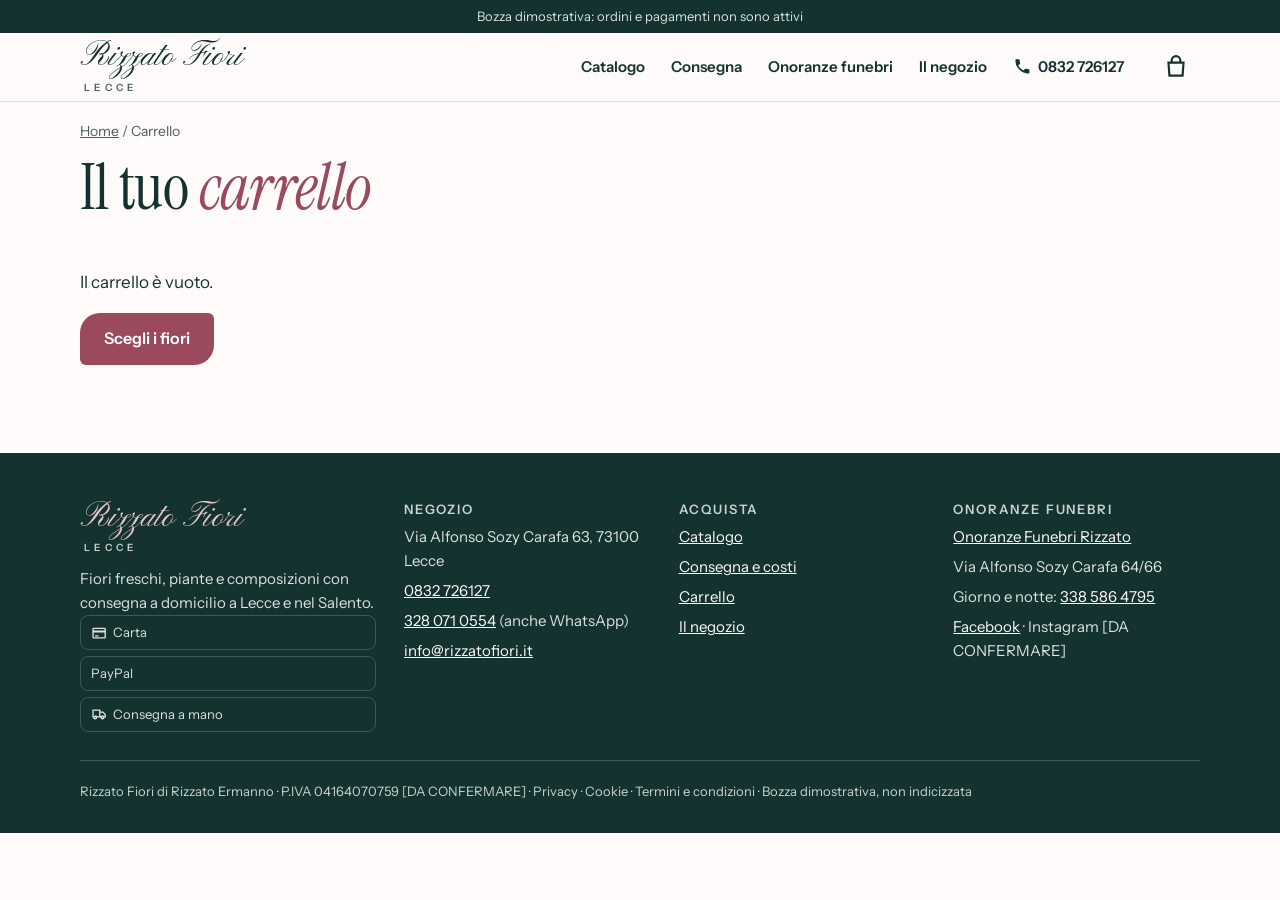
==== carrello.html @ f0e094ab "Sito in stile negozio: catalogo con filtri, scheda prodotto, carrello, consegna, onoranze, negozio; " ====
<!doctype html>
<html lang="it"><head>
<meta charset="utf-8"><meta name="viewport" content="width=device-width,initial-scale=1">
<title>Carrello | Rizzato Fiori, Lecce</title>
<meta name="description" content="Il tuo ordine da Rizzato Fiori: consegna a Lecce e nel Salento.">
<meta name="robots" content="noindex,nofollow">
<meta name="theme-color" content="#FFFBFA">
<link rel="canonical" href="https://fraspin02.github.io/rizzato-fiori-bozza/carrello.html">
<meta property="og:type" content="website"><meta property="og:locale" content="it_IT"><meta property="og:site_name" content="Rizzato Fiori">
<meta property="og:title" content="Carrello | Rizzato Fiori, Lecce"><meta property="og:description" content="Il tuo ordine da Rizzato Fiori: consegna a Lecce e nel Salento.">
<meta property="og:url" content="https://fraspin02.github.io/rizzato-fiori-bozza/carrello.html"><meta property="og:image" content="https://fraspin02.github.io/rizzato-fiori-bozza/img/anteprima.jpg"><meta property="og:image:width" content="1200"><meta property="og:image:height" content="630">
<link rel="icon" href="favicon.svg" type="image/svg+xml">
<link rel="preload" href="fonts/instrument-serif.woff2" as="font" type="font/woff2" crossorigin><link rel="preload" href="fonts/instrument-serif-italic.woff2" as="font" type="font/woff2" crossorigin><link rel="preload" href="fonts/pinyon-script.woff2" as="font" type="font/woff2" crossorigin>
<style>@font-face{font-family:"Instrument Serif";src:url(fonts/instrument-serif.woff2) format("woff2");font-display:swap}
@font-face{font-family:"Instrument Serif";font-style:italic;src:url(fonts/instrument-serif-italic.woff2) format("woff2");font-display:swap}
@font-face{font-family:"Pinyon Script";src:url(fonts/pinyon-script.woff2) format("woff2");font-display:swap}
@font-face{font-family:"Instrument Sans";src:url(fonts/instrument-sans.woff2) format("woff2");font-weight:400 700;font-display:swap}
:root{
  --latte:#FFFBFA;--velina:#F6EAEA;--pietra:#E9DFD0;--stelo:#14322F;--stelo-2:#4C5F5B;
  --rosa-antico:#9A4A5C;--rosa-antico-scuro:#7A3647;--rosa:#E8C4CC;--wa:#13703B;
  --serif:"Instrument Serif",Georgia,"Times New Roman",serif;
  --sans:"Instrument Sans",system-ui,-apple-system,"Segoe UI",Roboto,sans-serif;
  --p:clamp(56px,14vw,150px);--p-s:clamp(28px,7vw,60px);
  --gutter:clamp(16px,4.5vw,40px);--max:1200px;
}
*,*::before,*::after{box-sizing:border-box}
html{-webkit-text-size-adjust:100%;scroll-behavior:smooth;scroll-padding-top:84px}
body{margin:0;background:var(--latte);color:var(--stelo);font:400 1.0625rem/1.6 var(--sans)}
img{display:block;max-width:100%;height:auto}
a{color:inherit}
h1,h2,h3{font-family:var(--serif);font-weight:400;line-height:1.05;margin:0;letter-spacing:-.01em;text-wrap:balance}
h1 em,h2 em{color:var(--rosa-antico)}
p{margin:0}
.wrap{max-width:var(--max);margin:0 auto;padding:0 var(--gutter)}
.salta{position:absolute;left:-9999px}.salta:focus{left:12px;top:12px;z-index:99;background:var(--stelo);color:#fff;padding:10px 14px}
:focus-visible{outline:3px solid var(--rosa-antico);outline-offset:3px}
.occhiello{font:600 .8125rem/1.3 var(--sans);letter-spacing:.14em;text-transform:uppercase;color:var(--stelo-2)}
.icona{width:1.25em;height:1.25em;flex:none;fill:currentColor}

/* testata */
.testata{position:sticky;top:0;z-index:20;background:rgba(255,251,250,.96);border-bottom:1px solid #EADCDC}
.testata .wrap{display:grid;grid-template-columns:48px 1fr 48px;align-items:center;min-height:68px}
.marchio{justify-self:center;text-decoration:none;text-align:center;line-height:1}
.marchio b{display:block;font:400 2.125rem/1.05 "Pinyon Script",var(--serif);color:var(--stelo);white-space:nowrap}
.marchio b i{font-style:normal}
.marchio small{display:block;margin-top:7px;font:600 .625rem/1 var(--sans);letter-spacing:.42em;padding-left:.42em;color:var(--stelo-2)}
.carrello-testata{justify-self:end;position:relative;display:grid;place-items:center;width:48px;height:48px;color:var(--stelo);text-decoration:none}
.carrello-testata .icona{width:26px;height:26px}
.conta{position:absolute;top:4px;right:2px;min-width:20px;height:20px;padding:0 5px;border-radius:10px;background:var(--rosa-antico);color:#fff;font:600 .75rem/20px var(--sans);text-align:center}
.avviso-bozza{margin:0;background:var(--stelo);color:#DCE3E0;font-size:.8125rem;text-align:center;padding:6px 12px}
.tel-ampio{display:inline-flex;align-items:center;gap:6px}
.nav-ampia a[aria-current]{color:var(--rosa-antico)}
.menu{justify-self:start}
.menu summary{list-style:none;cursor:pointer;width:48px;height:48px;display:grid;place-items:center}
.menu summary::-webkit-details-marker{display:none}
.menu summary span{display:block;width:24px;height:2px;background:var(--stelo);box-shadow:0 -7px 0 var(--stelo),0 7px 0 var(--stelo)}
.menu[open] summary span{background:transparent;box-shadow:none}
.menu[open] summary span::before,.menu[open] summary span::after{content:"";display:block;width:24px;height:2px;background:var(--stelo);transform:rotate(45deg)}
.menu[open] summary span::after{transform:translateY(-2px) rotate(-45deg)}
.menu nav{position:fixed;left:0;right:0;top:100px;bottom:0;background:var(--latte);padding:24px var(--gutter);display:flex;flex-direction:column;gap:4px;overflow:auto}
.menu nav a{font:400 2.25rem/1.2 var(--serif);text-decoration:none;padding:8px 0;border-bottom:1px solid #EADCDC}
.menu nav a.btn{margin-top:14px;font:600 1rem/1 var(--sans)}
.menu nav a.btn-wa{border:0}
.nav-ampia{display:none}

/* pulsanti */
.btn{display:inline-flex;align-items:center;justify-content:center;gap:10px;min-height:52px;padding:0 22px;border-radius:20px 6px 20px 6px;font:600 1rem/1.1 var(--sans);text-decoration:none;border:2px solid transparent;transition:background-color .2s,color .2s,transform .2s}
.btn:active{transform:translateY(1px)}
.btn-wa{background:var(--wa);color:#fff}
.btn-wa:hover{background:#0c5c2f}
.btn-pieno{background:var(--rosa-antico);color:#fff}
.btn-pieno:hover{background:var(--rosa-antico-scuro)}
.btn-vuoto{border-color:var(--stelo);color:var(--stelo);background:transparent}
.btn-vuoto:hover{background:var(--stelo);color:var(--latte)}
.azioni{display:flex;flex-wrap:wrap;gap:12px}
.azioni .btn{flex:1 1 220px}

/* hero */
.hero{padding:14px 0 8px}
.hero .wrap{display:grid;gap:18px}
.hero h1{font-size:clamp(2.6rem,10.5vw,5.25rem);margin:8px 0 14px}
.hero h1 em{display:block}
.hero .sotto{font-size:1.125rem;max-width:34em;color:var(--stelo-2);margin-bottom:24px}
.fiducia{display:flex;flex-wrap:wrap;gap:8px 18px;margin-top:20px;font-size:.9375rem;color:var(--stelo-2)}
.fiducia span{display:inline-flex;align-items:center;gap:6px}
.fiducia .stelle{color:var(--rosa-antico);font-weight:600}
.foto-hero{position:relative;order:-1}
.foto-hero img{width:100%;aspect-ratio:5/4;object-fit:cover;object-position:50% 35%;border-radius:var(--p) 14px var(--p) 14px}
.foto-hero figcaption{position:absolute;right:12px;bottom:12px;background:rgba(20,50,47,.86);color:var(--latte);font-size:.8125rem;padding:6px 12px;border-radius:12px 3px 12px 3px}

/* sezioni */
.sez{padding:64px 0}
.sez-testa{display:grid;gap:12px;margin-bottom:28px;max-width:40em}
.sez-testa h2{font-size:clamp(2.25rem,8vw,3.75rem)}
.sez-testa p{color:var(--stelo-2)}
.velina{background:var(--velina)}

/* occasioni */
.occasioni{display:grid;grid-template-columns:1fr 1fr;gap:20px 14px;list-style:none;margin:0;padding:0}
.occasioni a{display:block;text-decoration:none}
.occasioni img{width:100%;aspect-ratio:4/5;object-fit:cover;border-radius:var(--p-s) 8px var(--p-s) 8px;transition:transform .35s}
.occasioni a:hover img{transform:scale(1.02)}
.occasioni h3{font-size:1.75rem;margin:10px 0 2px}
.occasioni p{font-size:.9375rem;color:var(--stelo-2);line-height:1.4}
.cordoglio-ingresso{margin-top:28px;display:grid;grid-template-columns:96px 1fr;gap:16px;align-items:center;padding:16px;background:var(--stelo);color:var(--latte);border-radius:28px 6px 28px 6px;text-decoration:none}
.cordoglio-ingresso img{width:96px;height:120px;object-fit:cover;border-radius:20px 4px 20px 4px}
.cordoglio-ingresso h3{font-size:1.75rem}
.cordoglio-ingresso p{color:#C9D3CF;font-size:.9375rem;line-height:1.4;margin-top:4px}
.cordoglio-ingresso u{text-decoration:none;color:var(--pietra);font-weight:600;display:inline-block;margin-top:6px}

/* prodotti */
.prodotti{display:grid;grid-template-columns:repeat(2,minmax(0,1fr));gap:28px 14px;list-style:none;margin:0;padding:0}
.prodotto{display:flex;flex-direction:column}
.prodotto .foto{position:relative;margin-bottom:12px}
.prodotto img{width:100%;aspect-ratio:31/40;object-fit:cover;background:#fff;border-radius:var(--p-s) 8px var(--p-s) 8px}
.prodotto.serie img{object-fit:contain;padding:6%;border:1px solid #EADCDC}
.nastro{position:absolute;left:-6px;bottom:14px;background:var(--rosa-antico);color:#fff;font:600 .9375rem/1 var(--sans);padding:8px 22px 8px 12px;clip-path:polygon(0 0,100% 0,calc(100% - 10px) 50%,100% 100%,0 100%)}
.nastro small{font-weight:400;font-size:.75rem;margin-right:3px}
.prodotto h3{font:600 1rem/1.3 var(--sans);letter-spacing:0}
.prodotto h3 a{text-decoration:none}
.prodotto h3 a:hover{color:var(--rosa-antico)}
.prodotto .foto{display:block}
.card-azioni{display:grid;grid-template-columns:minmax(0,1fr);gap:8px;margin-top:12px}
.card-azioni .btn-vuoto{display:none}
.card-azioni .btn{margin-top:0;min-height:44px;padding:0 8px}
.prodotto.sobrio .prezzo-sobrio{color:var(--stelo-2);font-size:.9375rem;margin-top:4px}
.prodotto .btn{min-height:44px;font-size:.875rem;padding:0 12px;width:100%;margin-top:12px}
.prodotto .spazio{flex:1}
.altro{margin-top:36px}

/* consegna */
.consegna{display:grid;gap:32px}
.passi{list-style:none;margin:0;padding:0;display:grid;gap:22px;counter-reset:p}
.passi li{display:grid;grid-template-columns:56px 1fr;gap:4px 14px;counter-increment:p}
.passi li::before{content:counter(p);grid-row:span 2;font:italic 400 3.5rem/.9 var(--serif);color:var(--rosa-antico)}
.passi h3{font:600 1.125rem/1.3 var(--sans)}
.passi p{color:var(--stelo-2)}
.nota{margin-top:24px;padding:16px 18px;border-left:3px solid var(--rosa-antico);background:var(--latte);font-size:.9375rem;border-radius:0 14px 14px 0}
.consegna figure{margin:0}
.consegna figure img{width:100%;aspect-ratio:3/2;object-fit:cover;border-radius:14px var(--p-s) 14px var(--p-s)}
.consegna figcaption{font-size:.875rem;color:var(--stelo-2);margin-top:8px}

/* onoranze: sobrio */
.onoranze{background:var(--stelo);color:var(--latte)}
.onoranze .occhiello{color:#C9D3CF}
.onoranze .sez-testa p{color:#DCE3E0}
.onoranze-griglia{display:grid;gap:28px}
.recapito{padding:24px;border:1px solid #3c5955;border-radius:28px 6px 28px 6px}
.recapito p{color:#C9D3CF}
.recapito .numero{display:block;margin:6px 0 4px;font:400 clamp(2.25rem,9vw,3rem)/1.1 var(--serif);color:var(--latte);text-decoration:none}
.btn-pietra{background:var(--pietra);color:var(--stelo);margin-top:18px;width:100%}
.btn-pietra:hover{background:#fff}
.onoranze blockquote{margin:0;font:italic 400 1.5rem/1.35 var(--serif);color:var(--latte)}
.onoranze cite{display:block;margin-top:10px;font:400 .875rem/1.4 var(--sans);font-style:normal;color:#C9D3CF}
.link-chiaro{color:var(--pietra);font-weight:600}

/* recensioni */
.voto{display:flex;align-items:baseline;gap:10px;margin-bottom:24px}
.voto b{font:400 4rem/1 var(--serif);color:var(--rosa-antico)}
.recensioni{list-style:none;margin:0;padding:0;display:grid;gap:16px}
.recensioni li{background:var(--latte);padding:22px;border-radius:24px 6px 24px 6px}
.recensioni q{display:block;font:italic 400 1.375rem/1.35 var(--serif);quotes:"“" "”"}
.recensioni span{display:block;margin-top:10px;font-size:.875rem;color:var(--stelo-2)}

/* dove */
.dove{display:grid;gap:28px}
.dove img{width:100%;border-radius:14px var(--p-s) 14px var(--p-s)}
.orari{width:100%;border-collapse:collapse;margin:18px 0 22px;font-size:.9375rem}
.orari th,.orari td{text-align:left;padding:9px 0;border-bottom:1px solid #E6DADA;font-weight:400;vertical-align:top}
.orari th{width:44%;font-weight:600}
.indirizzo{font:400 1.75rem/1.2 var(--serif)}

/* piede */
.piede{background:var(--stelo);color:#DCE3E0;padding:48px 0 32px;font-size:.9375rem}
.piede .wrap{display:grid;gap:28px}
.piede .marchio{justify-self:start;text-align:left}
.piede .marchio b{color:var(--rosa)}.piede .marchio b i{color:var(--rosa)}.piede .marchio small{color:#C9D3CF}
.piede h2{font:600 .8125rem/1.3 var(--sans);letter-spacing:.14em;text-transform:uppercase;color:#C9D3CF;margin-bottom:8px}
.piede a{color:var(--latte)}
.piede ul{list-style:none;margin:0;padding:0;display:grid;gap:6px}
.piede .legale{border-top:1px solid #3c5955;padding-top:20px;font-size:.8125rem;color:#C9D3CF}

/* vantaggi */
.vantaggi{list-style:none;margin:20px 0 0;padding:16px 0;display:grid;gap:12px;border-top:1px solid #EADCDC;border-bottom:1px solid #EADCDC}
.vantaggi li{display:flex;gap:12px;align-items:center;font-size:.9375rem;color:var(--stelo-2)}
.vantaggi .icona{width:28px;height:28px;color:var(--rosa-antico)}
.vantaggi b{display:block;color:var(--stelo)}
.sez-testa.riga{max-width:none}
.link-freccia{font-weight:600;color:var(--rosa-antico)}
.briciole{font-size:.875rem;color:var(--stelo-2);padding:18px 0 4px}
.briciole a{color:var(--stelo-2)}
.briciole.chiara,.briciole.chiara a{color:#C9D3CF}
.titolo-pagina{font-size:clamp(2.5rem,9vw,4rem);margin:8px 0 24px}

/* catalogo */
.cat-testa{padding:32px 0 8px}
.cat-testa h1{font-size:clamp(2.75rem,10vw,4.5rem);margin:10px 0 14px}
.cat-testa p{color:var(--stelo-2);max-width:38em}
.barra-cat{position:sticky;top:68px;z-index:10;background:rgba(255,251,250,.97);border-bottom:1px solid #EADCDC}
.barra-cat .wrap{display:grid;grid-template-columns:minmax(0,1fr);gap:8px;padding-top:10px;padding-bottom:10px}
.chips{min-width:0;display:flex;gap:8px;overflow-x:auto;scrollbar-width:none;margin:0 calc(var(--gutter)*-1);padding:2px var(--gutter)}
.chip{flex:none;min-height:44px;padding:0 16px;border:1.5px solid #DDC2C8;border-radius:16px 4px 16px 4px;background:transparent;color:var(--stelo);font:600 .9375rem/1 var(--sans);cursor:pointer;white-space:nowrap}
.chip[aria-pressed=true]{background:var(--stelo);border-color:var(--stelo);color:var(--latte)}
.ordina{display:flex;justify-content:space-between;align-items:center;font-size:.875rem;color:var(--stelo-2)}
.ordina select{margin-left:6px;min-height:40px;border:1px solid #DDC2C8;border-radius:10px;background:var(--latte);color:var(--stelo);font:inherit;padding:0 8px}
.nota-cordoglio{margin-top:28px;padding:16px 18px;background:var(--stelo);color:var(--latte);border-radius:14px}
.nota-cordoglio a{color:var(--pietra)}
.gruppo{padding:28px 0 8px}
.gruppo .sez-testa{margin-bottom:22px}
.gruppo .sez-testa h2{font-size:clamp(2rem,7vw,3rem)}
.gruppo-cordoglio{background:var(--stelo);color:var(--latte);margin-top:44px;padding-bottom:48px}
.gruppo-cordoglio .sez-testa p{color:#DCE3E0}
.gruppo-cordoglio .prodotto h3{color:var(--latte)}
.gruppo-cordoglio .prezzo-sobrio{color:#C9D3CF;font-size:.9375rem;margin-top:4px}
.gruppo-cordoglio .prodotto.serie img{border-color:#3c5955}
.chiusura{padding:56px 0 64px}
.chiusura .box{background:var(--velina);padding:28px;border-radius:var(--p-s) 8px var(--p-s) 8px;display:grid;gap:16px}
.chiusura h2{font-size:clamp(2rem,7vw,3rem)}

/* scheda */
.scheda{display:grid;gap:24px;padding:8px 0 40px}
.scheda-foto{position:relative;margin:0;width:100%;max-width:480px;justify-self:center}
.scheda-foto img{width:100%;aspect-ratio:31/40;object-fit:cover;background:#fff;border-radius:var(--p) 14px var(--p) 14px}
.scheda-foto.serie img{object-fit:contain;padding:8%;border:1px solid #EADCDC}
.scheda-foto .nastro{bottom:28px;font-size:1.125rem;padding:10px 26px 10px 14px}
.scheda-info h1{font-size:clamp(2.25rem,8vw,3.5rem);margin:6px 0 10px}
.scheda-prezzo{display:flex;align-items:baseline;gap:10px;font:400 2rem/1 var(--serif);color:var(--rosa-antico)}
.scheda-prezzo small{font:400 .8125rem/1 var(--sans);color:var(--stelo-2)}
.scheda-desc{margin:16px 0 8px;color:var(--stelo-2);display:grid;gap:6px}
.scheda-form{display:grid;gap:18px;margin-top:18px}
.misure{border:0;padding:0;margin:0;display:flex;flex-wrap:wrap;gap:10px}
.misure legend,.campo label,.fascia-oraria legend{font-weight:600;font-size:.9375rem;margin-bottom:8px;padding:0}
.campo label span{font-weight:400;color:var(--stelo-2)}
.misura{position:relative;cursor:pointer}
.misura input{position:absolute;opacity:0}
.misura span{display:grid;gap:2px;min-width:132px;padding:12px 16px;border:1.5px solid #DDC2C8;border-radius:18px 5px 18px 5px;font-size:.9375rem}
.misura input:checked+span{border-color:var(--rosa-antico);box-shadow:inset 0 0 0 1px var(--rosa-antico);background:var(--velina)}
.misura input:focus-visible+span{outline:3px solid var(--rosa-antico);outline-offset:2px}
.campo{display:grid}
.campo-riga{display:grid;gap:18px}
.campo input,.campo select,.campo textarea{width:100%;min-height:48px;padding:10px 12px;border:1.5px solid #DDC2C8;border-radius:12px;background:#fff;color:var(--stelo);font:inherit}
.campo small{margin-top:6px;color:var(--stelo-2);font-size:.8125rem}
.qta{display:inline-grid;grid-template-columns:48px 64px 48px;border:1.5px solid #DDC2C8;border-radius:12px;overflow:hidden;width:max-content}
.qta button{border:0;background:var(--velina);color:var(--stelo);font-size:1.25rem;cursor:pointer;min-height:46px}
.campo .qta input{border:0;border-radius:0;text-align:center;min-height:46px;padding:0}
.qta.piccola{grid-template-columns:40px 40px 40px;margin-top:8px}
.qta.piccola span{display:grid;place-items:center;font-weight:600}
.scheda-azioni{display:grid;gap:10px}
.btn-scuro{background:var(--stelo);color:var(--latte)}
.garanzie{list-style:none;margin:22px 0 0;padding:0;display:grid;gap:10px;font-size:.9375rem;color:var(--stelo-2)}
.garanzie li{display:flex;gap:10px;align-items:flex-start}
.garanzie .icona{color:var(--rosa-antico);margin-top:2px}
.garanzie.piccole{font-size:.875rem;margin-top:16px}
.info{margin-top:20px;border-top:1px solid #EADCDC;padding-top:14px}
.info summary{cursor:pointer;font-weight:600;min-height:44px;display:flex;align-items:center}
.info p{color:var(--stelo-2);font-size:.9375rem}
.correlati{padding:24px 0 64px;border-top:1px solid #EADCDC}
.correlati h2{font-size:clamp(1.75rem,6vw,2.5rem);margin-bottom:22px}
.scheda-sobria .scheda-prezzo{color:var(--stelo);font-size:1.5rem}

/* carrello */
.carrello{display:grid;gap:28px;padding-bottom:64px}
.righe{list-style:none;margin:0;padding:0;display:grid;gap:14px}
.riga{display:grid;grid-template-columns:72px 1fr auto;gap:14px;align-items:start;padding:14px;background:#fff;border:1px solid #EADCDC;border-radius:20px 6px 20px 6px}
.riga img{width:72px;height:93px;object-fit:cover;border-radius:14px 4px 14px 4px}
.riga h3{font:600 1rem/1.3 var(--sans)}
.riga h3 a{text-decoration:none}
.riga p{font-size:.875rem;color:var(--stelo-2)}
.riga-prezzo{display:grid;justify-items:end;gap:6px}
.togli{border:0;background:none;color:var(--stelo-2);text-decoration:underline;cursor:pointer;font:inherit;font-size:.8125rem;min-height:32px}
.vuoto{display:grid;gap:16px;justify-items:start;padding:24px 0}
.consegna-form{display:grid;gap:18px;margin-top:28px}
.consegna-form h2{font-size:1.75rem;margin-top:8px}
.fascia-oraria{border:0;padding:0;margin:0;display:flex;flex-wrap:wrap;gap:8px 18px}
.fascia-oraria legend{width:100%}
.fascia-oraria label{display:flex;align-items:center;gap:8px;min-height:44px}
.riepilogo{align-self:start;padding:22px;background:var(--velina);border-radius:var(--p-s) 8px var(--p-s) 8px;display:grid;gap:12px}
.riepilogo h2{font-size:1.75rem}
.riepilogo dl{display:grid;grid-template-columns:1fr auto;gap:8px;margin:0 0 6px}
.riepilogo dd{margin:0;text-align:right}
.riepilogo .tot{font-weight:600;font-size:1.125rem;border-top:1px solid #DDC2C8;padding-top:10px}
.nota-bozza{font-size:.875rem;background:#fff;padding:10px 12px;border-radius:10px}

/* consegna, onoranze, negozio */
.cerca{display:grid;gap:6px;max-width:420px;margin-bottom:16px}
.cerca label{font-weight:600}
.cerca input{min-height:48px;padding:10px 14px;border:1.5px solid #DDC2C8;border-radius:12px;font:inherit;background:#fff;color:var(--stelo)}
.tabella-scorre{max-height:460px;overflow:auto;background:#fff;border-radius:16px;border:1px solid #EADCDC}
.tabella-loc{width:100%;border-collapse:collapse;font-size:.9375rem}
.tabella-loc th,.tabella-loc td{text-align:left;padding:10px 14px;border-bottom:1px solid #F0E6E6;font-weight:400}
.tabella-loc thead th{position:sticky;top:0;background:var(--stelo);color:var(--latte);font-weight:600}
.tabella-loc td:last-child{text-align:right;font-weight:600}
.buono{list-style:none;margin:0;padding:0;display:grid;gap:14px}
.buono li{padding:20px;border:1px solid #EADCDC;border-radius:24px 6px 24px 6px}
.buono h3{font-size:1.5rem;margin-bottom:6px}
.buono p{color:var(--stelo-2)}
.onoranze-testa{padding:8px 0 56px}
.onoranze-testa h1{font-size:clamp(2.5rem,9vw,4.25rem);color:var(--latte);margin:10px 0 14px}
.onoranze-testa .sotto{color:#DCE3E0;font-size:1.125rem;max-width:34em}
.galleria{display:grid;grid-template-columns:1fr 1fr;gap:12px}
.galleria img{width:100%;aspect-ratio:4/5;object-fit:cover;border-radius:var(--p-s) 8px var(--p-s) 8px}
.galleria img:first-child{grid-column:1/-1;aspect-ratio:5/4}
.contatti{list-style:none;padding:0;margin:0 0 22px;display:grid;gap:8px}
.contatti li{display:flex;gap:10px;align-items:center}
.didascalia{font-size:.875rem;color:var(--stelo-2);margin-top:8px}
.pagamenti{list-style:none;padding:0;margin:16px 0 0;display:flex;flex-wrap:wrap;gap:8px}
.pagamenti li{display:inline-flex;gap:6px;align-items:center;font-size:.8125rem;padding:6px 10px;border:1px solid #3c5955;border-radius:8px}
.avviso{position:fixed;left:16px;right:16px;bottom:16px;z-index:50;max-width:480px;margin:0 auto;background:var(--stelo);color:var(--latte);padding:14px 18px;border-radius:18px 5px 18px 5px;box-shadow:0 10px 30px rgba(20,50,47,.25)}
.avviso a{color:var(--rosa);font-weight:600}
[hidden]{display:none!important}

@media (min-width:700px){
  .vantaggi{grid-template-columns:repeat(3,1fr)}
  .campo-riga{grid-template-columns:1fr 1fr}
  .buono{grid-template-columns:1fr 1fr}
  .galleria{grid-template-columns:repeat(3,1fr)}
  .galleria img:first-child{grid-column:auto;aspect-ratio:4/5}
  .occasioni{grid-template-columns:repeat(3,1fr)}
  .prodotti{grid-template-columns:repeat(3,minmax(0,1fr))}
  .recensioni{grid-template-columns:1fr 1fr}
}
@media (min-width:960px){
  .testata .wrap{grid-template-columns:auto 1fr auto;gap:28px}
  .menu{display:none}
  .marchio{justify-self:start;text-align:left}
  .nav-ampia{display:flex;align-items:center;justify-content:flex-end;gap:26px}
  .nav-ampia a{text-decoration:none;font-weight:600;font-size:.9375rem}
  .nav-ampia a:not(.btn):hover{color:var(--rosa-antico)}
  .nav-ampia .btn{min-height:44px;padding:0 18px}
  .hero{padding:48px 0 24px}
  .hero .wrap{grid-template-columns:1.1fr .9fr;align-items:center;gap:56px}
  .foto-hero{order:0}
  .foto-hero img{aspect-ratio:4/5}
  .sez{padding:96px 0}
  .prodotti{grid-template-columns:repeat(4,minmax(0,1fr));gap:36px 22px}
  .card-azioni{grid-template-columns:1fr 1.3fr}
  .card-azioni .btn-vuoto{display:inline-flex}
  .consegna{grid-template-columns:1fr 1fr;align-items:center;gap:64px}
  .onoranze-griglia{grid-template-columns:1.2fr 1fr;align-items:start;gap:64px}
  .dove{grid-template-columns:1.1fr .9fr;align-items:center;gap:64px}
  .piede .wrap{grid-template-columns:1.2fr 1fr 1fr 1fr}
  .piede .legale{grid-column:1/-1}
  .chiusura .box{grid-template-columns:1fr auto;align-items:center;padding:40px 48px}
  .sez-testa.riga{display:flex;justify-content:space-between;align-items:flex-end;gap:24px}
  .barra-cat .wrap{grid-template-columns:minmax(0,1fr) auto;align-items:center}
  .chips{margin:0;padding:2px 0;flex-wrap:wrap}
  .ordina{gap:18px}
  .scheda{grid-template-columns:1fr 1fr;gap:56px;align-items:start;padding-top:16px}
  .scheda-foto{position:sticky;top:96px}
  .scheda-azioni{grid-template-columns:1fr 1fr}
  .carrello{grid-template-columns:1fr 360px;gap:48px}
  .riepilogo{position:sticky;top:96px}
  .buono{grid-template-columns:repeat(3,1fr)}
  .barra-cat{top:69px}
}
@media (min-width:1100px){.occasioni{grid-template-columns:repeat(6,1fr)}}
@media (prefers-reduced-motion:reduce){*{transition:none!important;scroll-behavior:auto!important}}
</style>
<script src="js/dati.js" defer></script><script src="js/negozio.js" defer></script>
</head><body><svg width="0" height="0" style="position:absolute" aria-hidden="true">
<symbol id="i-wa" viewBox="0 0 24 24"><path d="M12 2a10 10 0 0 0-8.6 15.1L2 22l5-1.3A10 10 0 1 0 12 2Zm0 18.2c-1.5 0-3-.4-4.2-1.2l-.3-.2-3 .8.8-2.9-.2-.3A8.2 8.2 0 1 1 12 20.2Zm4.5-6.1c-.2-.1-1.5-.7-1.7-.8-.2-.1-.4-.1-.6.1l-.8 1c-.1.2-.3.2-.5.1a6.7 6.7 0 0 1-3.3-2.9c-.3-.4.2-.4.7-1.4.1-.2 0-.3 0-.4l-.8-1.8c-.2-.5-.4-.4-.6-.4h-.5c-.2 0-.4.1-.6.3-.2.2-.8.8-.8 2s.8 2.3 1 2.5c.1.2 1.6 2.5 4 3.5 1.5.6 2 .7 2.8.6.4-.1 1.5-.6 1.7-1.2.2-.6.2-1.1.1-1.2l-.5-.2Z"/></symbol>
<symbol id="i-tel" viewBox="0 0 24 24"><path d="M6.6 10.8a15.2 15.2 0 0 0 6.6 6.6l2.2-2.2c.3-.3.7-.4 1-.2 1.1.4 2.3.6 3.6.6.6 0 1 .4 1 1V20c0 .6-.4 1-1 1A17 17 0 0 1 3 4c0-.6.4-1 1-1h3.5c.6 0 1 .4 1 1 0 1.3.2 2.5.6 3.6.1.3 0 .7-.2 1l-2.3 2.2Z"/></symbol>
<symbol id="i-pin" viewBox="0 0 24 24"><path d="M12 2a7 7 0 0 0-7 7c0 5.2 7 13 7 13s7-7.8 7-13a7 7 0 0 0-7-7Zm0 9.5A2.5 2.5 0 1 1 12 6.5a2.5 2.5 0 0 1 0 5Z"/></symbol>
<symbol id="i-borsa" viewBox="0 0 24 24"><path d="M7 7V6a5 5 0 0 1 10 0v1h3l-1 14H5L4 7h3Zm2 0h6V6a3 3 0 0 0-6 0v1Zm-2.9 2 .8 10h10.2l.8-10H6.1Z"/></symbol>
<symbol id="i-camion" viewBox="0 0 24 24"><path d="M2 5h12v3h4l4 4v5h-2a3 3 0 0 1-6 0H9a3 3 0 0 1-6 0H2V5Zm2 2v8h.8a3 3 0 0 1 4.4 0H12V7H4Zm10 3v5h.8a3 3 0 0 1 4.4 0h.8v-2.2L17.2 10H14ZM6 16.2a.8.8 0 1 0 0 1.6.8.8 0 0 0 0-1.6Zm11 0a.8.8 0 1 0 0 1.6.8.8 0 0 0 0-1.6Z"/></symbol>
<symbol id="i-carta" viewBox="0 0 24 24"><path d="M2 6a2 2 0 0 1 2-2h16a2 2 0 0 1 2 2v12a2 2 0 0 1-2 2H4a2 2 0 0 1-2-2V6Zm2 0v2h16V6H4Zm0 5v7h16v-7H4Zm2 4h5v2H6v-2Z"/></symbol>
<symbol id="i-fiore" viewBox="0 0 24 24"><path d="M12 2a3 3 0 0 1 3 3v.3A3 3 0 0 1 19.7 9 3 3 0 0 1 18 14.2 3 3 0 0 1 14 18.6V22h-4v-3.4A3 3 0 0 1 6 14.2 3 3 0 0 1 4.3 9 3 3 0 0 1 9 5.3V5a3 3 0 0 1 3-3Zm0 7.5a2.5 2.5 0 1 0 0 5 2.5 2.5 0 0 0 0-5Z"/></symbol>
</svg><a class="salta" href="#contenuto">Vai al contenuto</a>
<p class="avviso-bozza">Bozza dimostrativa: ordini e pagamenti non sono attivi</p>
<header class="testata"><div class="wrap">
<details class="menu"><summary aria-label="Apri il menu"><span></span></summary><nav aria-label="Menu"><a href="index.html">Home</a><a href="catalogo.html">Catalogo</a><a href="consegna.html">Consegna</a><a href="onoranze.html">Onoranze funebri</a><a href="negozio.html">Il negozio</a><a class="btn btn-wa" href="https://wa.me/393280710554?text=Buongiorno%2C%20vorrei%20ordinare%20dei%20fiori."><svg class="icona" aria-hidden="true"><use href="#i-wa"/></svg> Ordina su WhatsApp</a><a class="btn btn-vuoto" href="tel:+390832726127"><svg class="icona" aria-hidden="true"><use href="#i-tel"/></svg> 0832 726127</a></nav></details>
<a class="marchio" href="index.html"><b>Rizzato Fiori</b><small>LECCE</small></a>
<nav class="nav-ampia" aria-label="Principale"><a href="catalogo.html">Catalogo</a><a href="consegna.html">Consegna</a><a href="onoranze.html">Onoranze funebri</a><a href="negozio.html">Il negozio</a><a class="tel-ampio" href="tel:+390832726127"><svg class="icona" aria-hidden="true"><use href="#i-tel"/></svg> 0832 726127</a></nav>
<a class="carrello-testata" href="carrello.html" aria-label="Carrello"><svg class="icona" aria-hidden="true"><use href="#i-borsa"/></svg><span class="conta" data-conta hidden>0</span></a>
</div></header>
<main id="contenuto">
<div class="wrap">
<nav class="briciole" aria-label="Sei qui"><a href="index.html">Home</a> / <span>Carrello</span></nav>
<h1 class="titolo-pagina">Il tuo <em>carrello</em></h1>
<div class="carrello" data-carrello>
<div>
<ul class="righe" data-righe></ul>
<div class="vuoto" data-vuoto hidden><p>Il carrello è vuoto.</p><a class="btn btn-pieno" href="catalogo.html">Scegli i fiori</a></div>
<form class="consegna-form" data-ordine hidden>
<h2>Dove e quando</h2>
<div class="campo-riga">
<div class="campo"><label for="c-loc">Località</label><select id="c-loc" name="loc" data-localita required></select></div>
<div class="campo"><label for="c-data">Giorno di consegna</label><input id="c-data" name="data" type="date" required></div>
</div>
<div class="campo"><label for="c-ind">Indirizzo del destinatario</label><input id="c-ind" name="indirizzo" autocomplete="street-address" placeholder="Via e numero civico" required></div>
<div class="campo-riga">
<div class="campo"><label for="c-dest">Nome del destinatario</label><input id="c-dest" name="destinatario" required></div>
<div class="campo"><label for="c-tdest">Telefono del destinatario</label><input id="c-tdest" name="tel_dest" type="tel" inputmode="tel"><small>Lo chiamiamo solo se non è in casa.</small></div>
</div>
<fieldset class="fascia-oraria"><legend>Fascia oraria</legend>
<label><input type="radio" name="fascia" value="mattina" checked> Mattina</label><label><input type="radio" name="fascia" value="pomeriggio"> Pomeriggio</label><label><input type="radio" name="fascia" value="ritiro"> Ritiro in negozio</label></fieldset>
<div class="campo"><label for="c-note">Note per il fiorista <span>(facoltativo)</span></label><textarea id="c-note" name="note" rows="2"></textarea></div>
<h2>I tuoi dati</h2>
<div class="campo-riga">
<div class="campo"><label for="c-nome">Nome e cognome</label><input id="c-nome" name="nome" autocomplete="name" required></div>
<div class="campo"><label for="c-tel">Telefono</label><input id="c-tel" name="tel" type="tel" autocomplete="tel" inputmode="tel" required></div>
</div>
</form>
</div>
<aside class="riepilogo" data-riepilogo hidden aria-labelledby="t-riep">
<h2 id="t-riep">Riepilogo</h2>
<dl><dt>Fiori</dt><dd data-subtotale>0 €</dd><dt>Consegna</dt><dd data-consegna>—</dd><dt class="tot">Totale</dt><dd class="tot" data-totale>0 €</dd></dl>
<button class="btn btn-pieno" type="button" data-paga><svg class="icona" aria-hidden="true"><use href="#i-carta"/></svg> Paga con carta o PayPal</button>
<button class="btn btn-wa" type="button" data-invia-wa><svg class="icona" aria-hidden="true"><use href="#i-wa"/></svg> Invia l'ordine su WhatsApp</button>
<p class="nota-bozza" data-nota-paga hidden>In questa bozza il pagamento non è attivo: si collega a carta e PayPal dopo l'accordo.</p>
<ul class="garanzie piccole"><li><svg class="icona" aria-hidden="true"><use href="#i-camion"/></svg> Consegna a mano, anche in giornata su accordo</li><li><svg class="icona" aria-hidden="true"><use href="#i-tel"/></svg> Dubbi? <a href="tel:+390832726127">0832 726127</a></li></ul>
</aside>
</div>
</div></main>
<footer class="piede"><div class="wrap">
<div><a class="marchio" href="index.html"><b>Rizzato Fiori</b><small>LECCE</small></a><p style="margin-top:14px">Fiori freschi, piante e composizioni con consegna a domicilio a Lecce e nel Salento.</p>
<ul class="pagamenti" aria-label="Pagamenti"><li><svg class="icona" aria-hidden="true"><use href="#i-carta"/></svg> Carta</li><li>PayPal</li><li><svg class="icona" aria-hidden="true"><use href="#i-camion"/></svg> Consegna a mano</li></ul></div>
<div><h2>Negozio</h2><ul><li>Via Alfonso Sozy Carafa 63, 73100 Lecce</li><li><a href="tel:+390832726127">0832 726127</a></li><li><a href="tel:+393280710554">328 071 0554</a> (anche WhatsApp)</li><li><a href="mailto:info@rizzatofiori.it">info@rizzatofiori.it</a></li></ul></div>
<div><h2>Acquista</h2><ul><li><a href="catalogo.html">Catalogo</a></li><li><a href="consegna.html">Consegna e costi</a></li><li><a href="carrello.html">Carrello</a></li><li><a href="negozio.html">Il negozio</a></li></ul></div>
<div><h2>Onoranze funebri</h2><ul><li><a href="onoranze.html">Onoranze Funebri Rizzato</a></li><li>Via Alfonso Sozy Carafa 64/66</li><li>Giorno e notte: <a href="tel:+393385864795">338 586 4795</a></li><li><a href="https://www.facebook.com/consegnafiorilecce/">Facebook</a> · Instagram [DA CONFERMARE]</li></ul></div>
<p class="legale">Rizzato Fiori di Rizzato Ermanno · P.IVA 04164070759 [DA CONFERMARE] · Privacy · Cookie · Termini e condizioni · Bozza dimostrativa, non indicizzata</p>
</div></footer>
<div class="avviso" role="status" aria-live="polite" hidden></div>
</body></html>
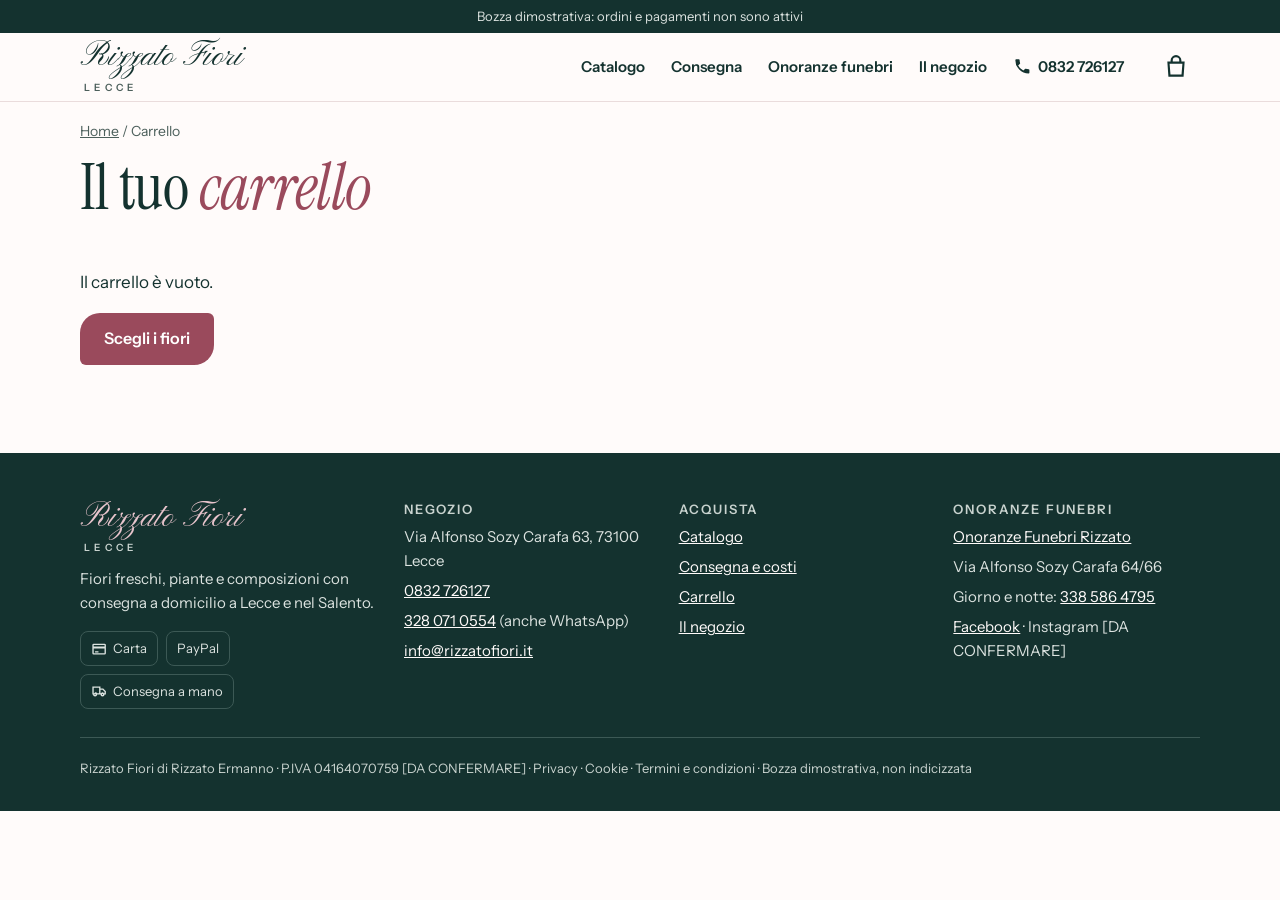
==== commit e1664a8f: "Correzioni: titolo in home e pagamenti nel footer Co-Authored-By: Claude Opus 5.5 <noreply@anthropic" ====
--- a/carrello.html
+++ b/carrello.html
@@ -261,11 +261,11 @@
 /* carrello */
 .carrello{display:grid;gap:28px;padding-bottom:64px}
 .righe{list-style:none;margin:0;padding:0;display:grid;gap:14px}
-.riga{display:grid;grid-template-columns:72px 1fr auto;gap:14px;align-items:start;padding:14px;background:#fff;border:1px solid #EADCDC;border-radius:20px 6px 20px 6px}
-.riga img{width:72px;height:93px;object-fit:cover;border-radius:14px 4px 14px 4px}
-.riga h3{font:600 1rem/1.3 var(--sans)}
-.riga h3 a{text-decoration:none}
-.riga p{font-size:.875rem;color:var(--stelo-2)}
+.riga-carrello{display:grid;grid-template-columns:72px 1fr auto;gap:14px;align-items:start;padding:14px;background:#fff;border:1px solid #EADCDC;border-radius:20px 6px 20px 6px}
+.riga-carrello img{width:72px;height:93px;object-fit:cover;border-radius:14px 4px 14px 4px}
+.riga-carrello h3{font:600 1rem/1.3 var(--sans)}
+.riga-carrello h3 a{text-decoration:none}
+.riga-carrello p{font-size:.875rem;color:var(--stelo-2)}
 .riga-prezzo{display:grid;justify-items:end;gap:6px}
 .togli{border:0;background:none;color:var(--stelo-2);text-decoration:underline;cursor:pointer;font:inherit;font-size:.8125rem;min-height:32px}
 .vuoto{display:grid;gap:16px;justify-items:start;padding:24px 0}
@@ -303,7 +303,7 @@
 .contatti{list-style:none;padding:0;margin:0 0 22px;display:grid;gap:8px}
 .contatti li{display:flex;gap:10px;align-items:center}
 .didascalia{font-size:.875rem;color:var(--stelo-2);margin-top:8px}
-.pagamenti{list-style:none;padding:0;margin:16px 0 0;display:flex;flex-wrap:wrap;gap:8px}
+.piede .pagamenti{list-style:none;padding:0;margin:16px 0 0;display:flex;flex-wrap:wrap;gap:8px}
 .pagamenti li{display:inline-flex;gap:6px;align-items:center;font-size:.8125rem;padding:6px 10px;border:1px solid #3c5955;border-radius:8px}
 .avviso{position:fixed;left:16px;right:16px;bottom:16px;z-index:50;max-width:480px;margin:0 auto;background:var(--stelo);color:var(--latte);padding:14px 18px;border-radius:18px 5px 18px 5px;box-shadow:0 10px 30px rgba(20,50,47,.25)}
 .avviso a{color:var(--rosa);font-weight:600}
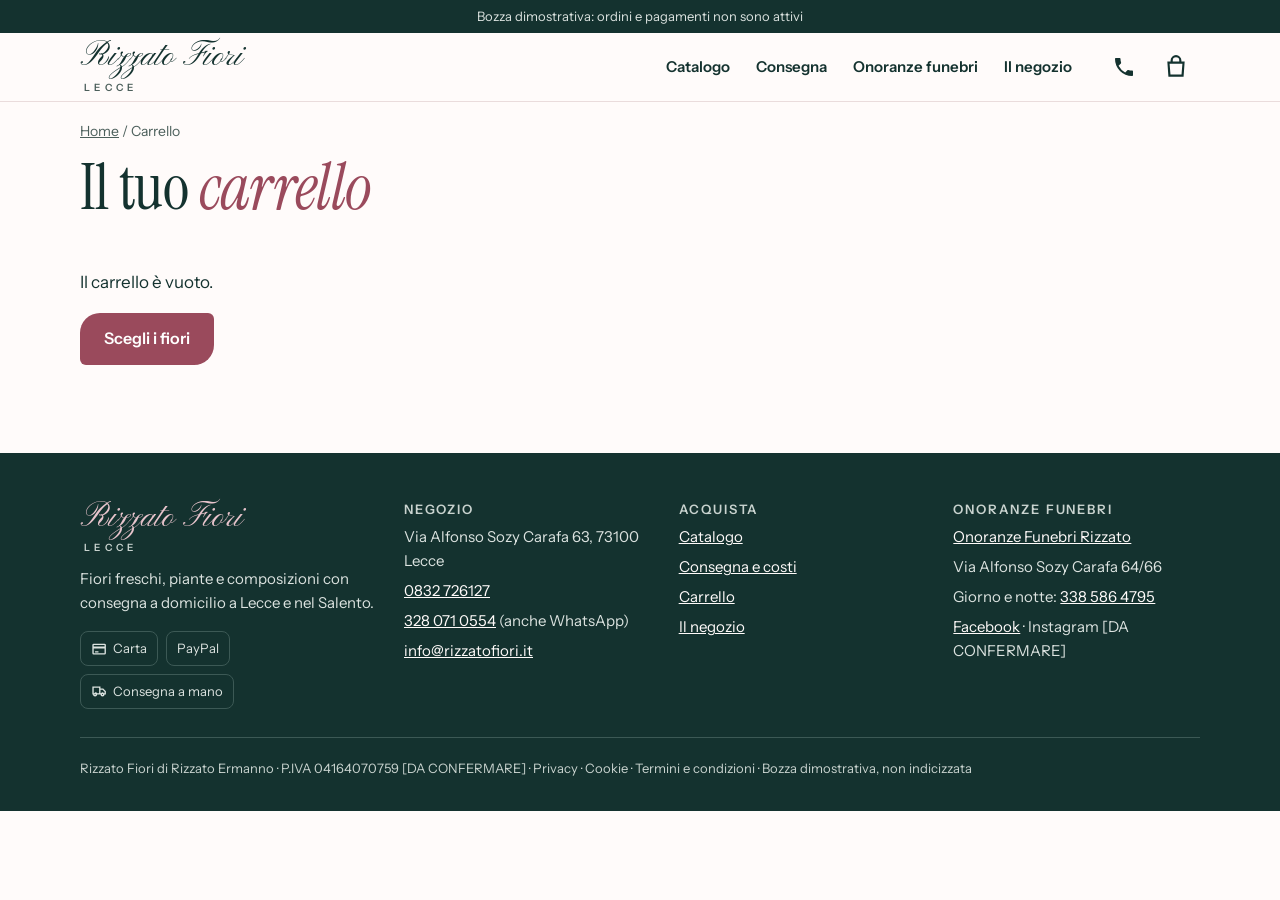
==== commit 9c29215b: "Testata desktop: telefono come icona accanto al carrello Co-Authored-By: Claude Opus 5.5 <noreply@an" ====
--- a/carrello.html
+++ b/carrello.html
@@ -48,7 +48,10 @@
 .carrello-testata .icona{width:26px;height:26px}
 .conta{position:absolute;top:4px;right:2px;min-width:20px;height:20px;padding:0 5px;border-radius:10px;background:var(--rosa-antico);color:#fff;font:600 .75rem/20px var(--sans);text-align:center}
 .avviso-bozza{margin:0;background:var(--stelo);color:#DCE3E0;font-size:.8125rem;text-align:center;padding:6px 12px}
-.tel-ampio{display:inline-flex;align-items:center;gap:6px}
+.icone-testata{justify-self:end;display:flex;align-items:center;gap:4px}
+.tel-icona{display:none;place-items:center;width:48px;height:48px;color:var(--stelo);border-radius:50%}
+.tel-icona .icona{width:24px;height:24px}
+.tel-icona:hover,.carrello-testata:hover{color:var(--rosa-antico)}
 .nav-ampia a[aria-current]{color:var(--rosa-antico)}
 .menu{justify-self:start}
 .menu summary{list-style:none;cursor:pointer;width:48px;height:48px;display:grid;place-items:center}
@@ -282,14 +285,40 @@
 .nota-bozza{font-size:.875rem;background:#fff;padding:10px 12px;border-radius:10px}
 
 /* consegna, onoranze, negozio */
-.cerca{display:grid;gap:6px;max-width:420px;margin-bottom:16px}
-.cerca label{font-weight:600}
-.cerca input{min-height:48px;padding:10px 14px;border:1.5px solid #DDC2C8;border-radius:12px;font:inherit;background:#fff;color:var(--stelo)}
-.tabella-scorre{max-height:460px;overflow:auto;background:#fff;border-radius:16px;border:1px solid #EADCDC}
-.tabella-loc{width:100%;border-collapse:collapse;font-size:.9375rem}
-.tabella-loc th,.tabella-loc td{text-align:left;padding:10px 14px;border-bottom:1px solid #F0E6E6;font-weight:400}
-.tabella-loc thead th{position:sticky;top:0;background:var(--stelo);color:var(--latte);font-weight:600}
-.tabella-loc td:last-child{text-align:right;font-weight:600}
+/* consegna o ritiro, CAP */
+.modi{border:0;padding:0;margin:0;display:grid;gap:10px}
+.modo{position:relative;cursor:pointer}
+.modo input{position:absolute;opacity:0}
+.modo span{display:grid;grid-template-columns:28px 1fr;column-gap:12px;padding:14px 16px;border:1.5px solid #DDC2C8;border-radius:20px 6px 20px 6px;background:#fff;font-size:.875rem;color:var(--stelo-2)}
+.modo .icona{grid-row:span 2;width:26px;height:26px;color:var(--rosa-antico);align-self:center}
+.modo b{color:var(--stelo);font-size:1rem}
+.modo input:checked+span{border-color:var(--rosa-antico);box-shadow:inset 0 0 0 1px var(--rosa-antico);background:var(--velina)}
+.modo input:focus-visible+span{outline:3px solid var(--rosa-antico);outline-offset:2px}
+.blocco-domicilio{border:0;padding:0;margin:0;display:grid;gap:18px}
+.cap-riga{grid-template-columns:120px 1fr}
+.esito-cap{margin:-6px 0 0;font-size:.9375rem;min-height:1.4em}
+.esito-cap.si{color:var(--wa);font-weight:600}
+.esito-cap.no{color:var(--rosa-antico-scuro)}
+.calcola{display:grid;gap:8px}
+.calcola-box{background:#fff;border-radius:var(--p-s) 8px var(--p-s) 8px;padding:22px;box-shadow:0 12px 32px rgba(20,50,47,.08);display:grid;gap:10px}
+.calcola-box label{font-weight:600}
+.calcola-box input{min-height:56px;padding:12px 16px;border:1.5px solid #DDC2C8;border-radius:14px;font:inherit;font-size:1.125rem;background:var(--latte);color:var(--stelo)}
+.risultati{list-style:none;margin:0;padding:0;display:grid;gap:8px}
+.risultati li{display:flex;justify-content:space-between;align-items:center;gap:12px;padding:12px 16px;background:var(--velina);border-radius:14px 4px 14px 4px}
+.risultati li span{display:grid;font-size:.8125rem;color:var(--stelo-2)}
+.risultati li b{font-size:1rem;color:var(--stelo)}
+.risultati strong{font:400 1.75rem/1 var(--serif);color:var(--rosa-antico)}
+.risultati .nessuno{display:block;background:transparent;padding:4px 0;font-size:.9375rem}
+.calcola-nota{font-size:.8125rem;color:var(--stelo-2)}
+.fasce{list-style:none;margin:0;padding:0;display:grid;gap:16px}
+.fascia{padding:20px;border:1px solid #EADCDC;border-radius:24px 6px 24px 6px;background:#fff}
+.fascia-testa{display:grid;grid-template-columns:1fr auto;align-items:baseline;gap:2px 12px;margin-bottom:14px}
+.fascia-testa h3{font-size:1.625rem}
+.fascia-prezzo{font:400 1.75rem/1 var(--serif);color:var(--rosa-antico);grid-row:span 2}
+.fascia-conta{font-size:.8125rem;color:var(--stelo-2)}
+.paesi{list-style:none;margin:0;padding:0;display:flex;flex-wrap:wrap;gap:6px}
+.paesi li{display:inline-flex;gap:6px;align-items:baseline;padding:5px 10px;border-radius:999px;background:var(--velina);font-size:.8125rem}
+.paesi b{font-weight:600;color:var(--rosa-antico-scuro)}
 .buono{list-style:none;margin:0;padding:0;display:grid;gap:14px}
 .buono li{padding:20px;border:1px solid #EADCDC;border-radius:24px 6px 24px 6px}
 .buono h3{font-size:1.5rem;margin-bottom:6px}
@@ -313,6 +342,8 @@
   .vantaggi{grid-template-columns:repeat(3,1fr)}
   .campo-riga{grid-template-columns:1fr 1fr}
   .buono{grid-template-columns:1fr 1fr}
+  .modi{grid-template-columns:1fr 1fr}
+  .calcola{grid-template-columns:1fr 1fr;align-items:center;gap:40px}
   .galleria{grid-template-columns:repeat(3,1fr)}
   .galleria img:first-child{grid-column:auto;aspect-ratio:4/5}
   .occasioni{grid-template-columns:repeat(3,1fr)}
@@ -321,6 +352,7 @@
 }
 @media (min-width:960px){
   .testata .wrap{grid-template-columns:auto 1fr auto;gap:28px}
+  .tel-icona{display:grid}
   .menu{display:none}
   .marchio{justify-self:start;text-align:left}
   .nav-ampia{display:flex;align-items:center;justify-content:flex-end;gap:26px}
@@ -351,6 +383,8 @@
   .carrello{grid-template-columns:1fr 360px;gap:48px}
   .riepilogo{position:sticky;top:96px}
   .buono{grid-template-columns:repeat(3,1fr)}
+  .fasce{grid-template-columns:1fr 1fr}
+  .fascia:first-child{grid-column:1/-1}
   .barra-cat{top:69px}
 }
 @media (min-width:1100px){.occasioni{grid-template-columns:repeat(6,1fr)}}
@@ -370,8 +404,8 @@
 <header class="testata"><div class="wrap">
 <details class="menu"><summary aria-label="Apri il menu"><span></span></summary><nav aria-label="Menu"><a href="index.html">Home</a><a href="catalogo.html">Catalogo</a><a href="consegna.html">Consegna</a><a href="onoranze.html">Onoranze funebri</a><a href="negozio.html">Il negozio</a><a class="btn btn-wa" href="https://wa.me/393280710554?text=Buongiorno%2C%20vorrei%20ordinare%20dei%20fiori."><svg class="icona" aria-hidden="true"><use href="#i-wa"/></svg> Ordina su WhatsApp</a><a class="btn btn-vuoto" href="tel:+390832726127"><svg class="icona" aria-hidden="true"><use href="#i-tel"/></svg> 0832 726127</a></nav></details>
 <a class="marchio" href="index.html"><b>Rizzato Fiori</b><small>LECCE</small></a>
-<nav class="nav-ampia" aria-label="Principale"><a href="catalogo.html">Catalogo</a><a href="consegna.html">Consegna</a><a href="onoranze.html">Onoranze funebri</a><a href="negozio.html">Il negozio</a><a class="tel-ampio" href="tel:+390832726127"><svg class="icona" aria-hidden="true"><use href="#i-tel"/></svg> 0832 726127</a></nav>
-<a class="carrello-testata" href="carrello.html" aria-label="Carrello"><svg class="icona" aria-hidden="true"><use href="#i-borsa"/></svg><span class="conta" data-conta hidden>0</span></a>
+<nav class="nav-ampia" aria-label="Principale"><a href="catalogo.html">Catalogo</a><a href="consegna.html">Consegna</a><a href="onoranze.html">Onoranze funebri</a><a href="negozio.html">Il negozio</a></nav>
+<div class="icone-testata"><a class="tel-icona" href="tel:+390832726127" aria-label="Chiama il negozio: 0832 726127" title="Chiama 0832 726127"><svg class="icona" aria-hidden="true"><use href="#i-tel"/></svg></a><a class="carrello-testata" href="carrello.html" aria-label="Carrello"><svg class="icona" aria-hidden="true"><use href="#i-borsa"/></svg><span class="conta" data-conta hidden>0</span></a></div>
 </div></header>
 <main id="contenuto">
 <div class="wrap">
@@ -382,18 +416,26 @@
 <ul class="righe" data-righe></ul>
 <div class="vuoto" data-vuoto hidden><p>Il carrello è vuoto.</p><a class="btn btn-pieno" href="catalogo.html">Scegli i fiori</a></div>
 <form class="consegna-form" data-ordine hidden>
-<h2>Dove e quando</h2>
-<div class="campo-riga">
-<div class="campo"><label for="c-loc">Località</label><select id="c-loc" name="loc" data-localita required></select></div>
-<div class="campo"><label for="c-data">Giorno di consegna</label><input id="c-data" name="data" type="date" required></div>
+<h2>Come vuoi riceverli</h2>
+<fieldset class="modi"><legend class="salta">Consegna o ritiro</legend>
+<label class="modo"><input type="radio" name="modo" value="domicilio" checked><span><svg class="icona" aria-hidden="true"><use href="#i-camion"/></svg><b>Consegna a domicilio</b>Il costo si calcola dal CAP</span></label>
+<label class="modo"><input type="radio" name="modo" value="ritiro"><span><svg class="icona" aria-hidden="true"><use href="#i-pin"/></svg><b>Ritiro in negozio</b>Via Sozy Carafa 63 · senza costi</span></label>
+</fieldset>
+<fieldset class="blocco-domicilio" data-domicilio><legend class="salta">Indirizzo di consegna</legend>
+<div class="campo-riga cap-riga">
+<div class="campo"><label for="c-cap">CAP</label><input id="c-cap" name="cap" inputmode="numeric" autocomplete="postal-code" maxlength="5" pattern="[0-9]{5}" placeholder="Es. 73100" required data-cap></div>
+<div class="campo"><label for="c-loc">Località</label><select id="c-loc" name="loc" required data-localita-cap disabled><option value="">Prima il CAP</option></select></div>
 </div>
+<p class="esito-cap" data-esito aria-live="polite"></p>
 <div class="campo"><label for="c-ind">Indirizzo del destinatario</label><input id="c-ind" name="indirizzo" autocomplete="street-address" placeholder="Via e numero civico" required></div>
 <div class="campo-riga">
 <div class="campo"><label for="c-dest">Nome del destinatario</label><input id="c-dest" name="destinatario" required></div>
 <div class="campo"><label for="c-tdest">Telefono del destinatario</label><input id="c-tdest" name="tel_dest" type="tel" inputmode="tel"><small>Lo chiamiamo solo se non è in casa.</small></div>
 </div>
 <fieldset class="fascia-oraria"><legend>Fascia oraria</legend>
-<label><input type="radio" name="fascia" value="mattina" checked> Mattina</label><label><input type="radio" name="fascia" value="pomeriggio"> Pomeriggio</label><label><input type="radio" name="fascia" value="ritiro"> Ritiro in negozio</label></fieldset>
+<label><input type="radio" name="fascia" value="mattina" checked> Mattina</label><label><input type="radio" name="fascia" value="pomeriggio"> Pomeriggio</label></fieldset>
+</fieldset>
+<div class="campo"><label for="c-data" data-etichetta-data>Giorno di consegna</label><input id="c-data" name="data" type="date" required></div>
 <div class="campo"><label for="c-note">Note per il fiorista <span>(facoltativo)</span></label><textarea id="c-note" name="note" rows="2"></textarea></div>
 <h2>I tuoi dati</h2>
 <div class="campo-riga">
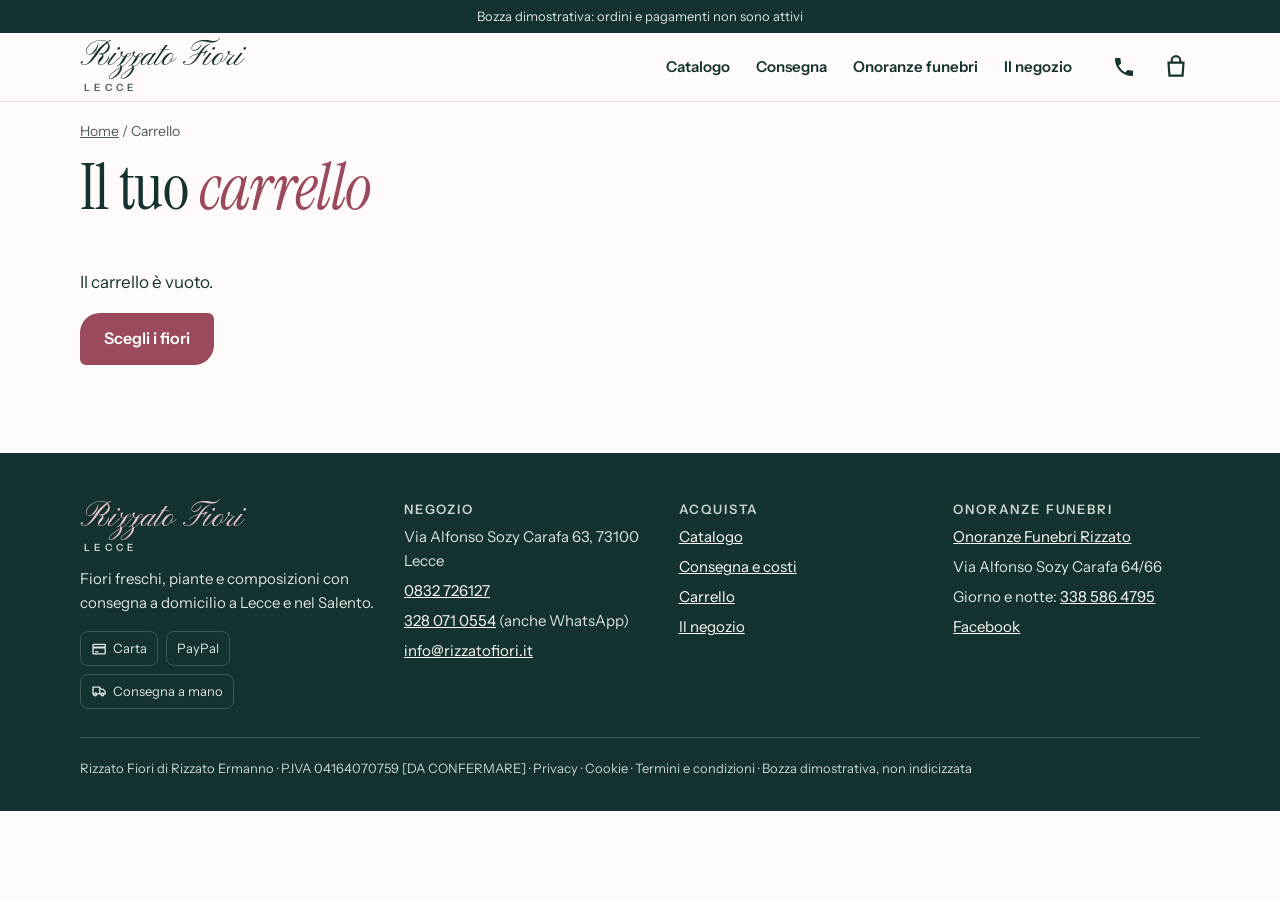
==== commit 83f7ffb2: "Footer: tolto Instagram non confermato Co-Authored-By: Claude Opus 5.5 <noreply@anthropic.com>" ====
--- a/carrello.html
+++ b/carrello.html
@@ -459,7 +459,7 @@
 <ul class="pagamenti" aria-label="Pagamenti"><li><svg class="icona" aria-hidden="true"><use href="#i-carta"/></svg> Carta</li><li>PayPal</li><li><svg class="icona" aria-hidden="true"><use href="#i-camion"/></svg> Consegna a mano</li></ul></div>
 <div><h2>Negozio</h2><ul><li>Via Alfonso Sozy Carafa 63, 73100 Lecce</li><li><a href="tel:+390832726127">0832 726127</a></li><li><a href="tel:+393280710554">328 071 0554</a> (anche WhatsApp)</li><li><a href="mailto:info@rizzatofiori.it">info@rizzatofiori.it</a></li></ul></div>
 <div><h2>Acquista</h2><ul><li><a href="catalogo.html">Catalogo</a></li><li><a href="consegna.html">Consegna e costi</a></li><li><a href="carrello.html">Carrello</a></li><li><a href="negozio.html">Il negozio</a></li></ul></div>
-<div><h2>Onoranze funebri</h2><ul><li><a href="onoranze.html">Onoranze Funebri Rizzato</a></li><li>Via Alfonso Sozy Carafa 64/66</li><li>Giorno e notte: <a href="tel:+393385864795">338 586 4795</a></li><li><a href="https://www.facebook.com/consegnafiorilecce/">Facebook</a> · Instagram [DA CONFERMARE]</li></ul></div>
+<div><h2>Onoranze funebri</h2><ul><li><a href="onoranze.html">Onoranze Funebri Rizzato</a></li><li>Via Alfonso Sozy Carafa 64/66</li><li>Giorno e notte: <a href="tel:+393385864795">338 586 4795</a></li><li><a href="https://www.facebook.com/consegnafiorilecce/">Facebook</a></li></ul></div>
 <p class="legale">Rizzato Fiori di Rizzato Ermanno · P.IVA 04164070759 [DA CONFERMARE] · Privacy · Cookie · Termini e condizioni · Bozza dimostrativa, non indicizzata</p>
 </div></footer>
 <div class="avviso" role="status" aria-live="polite" hidden></div>
